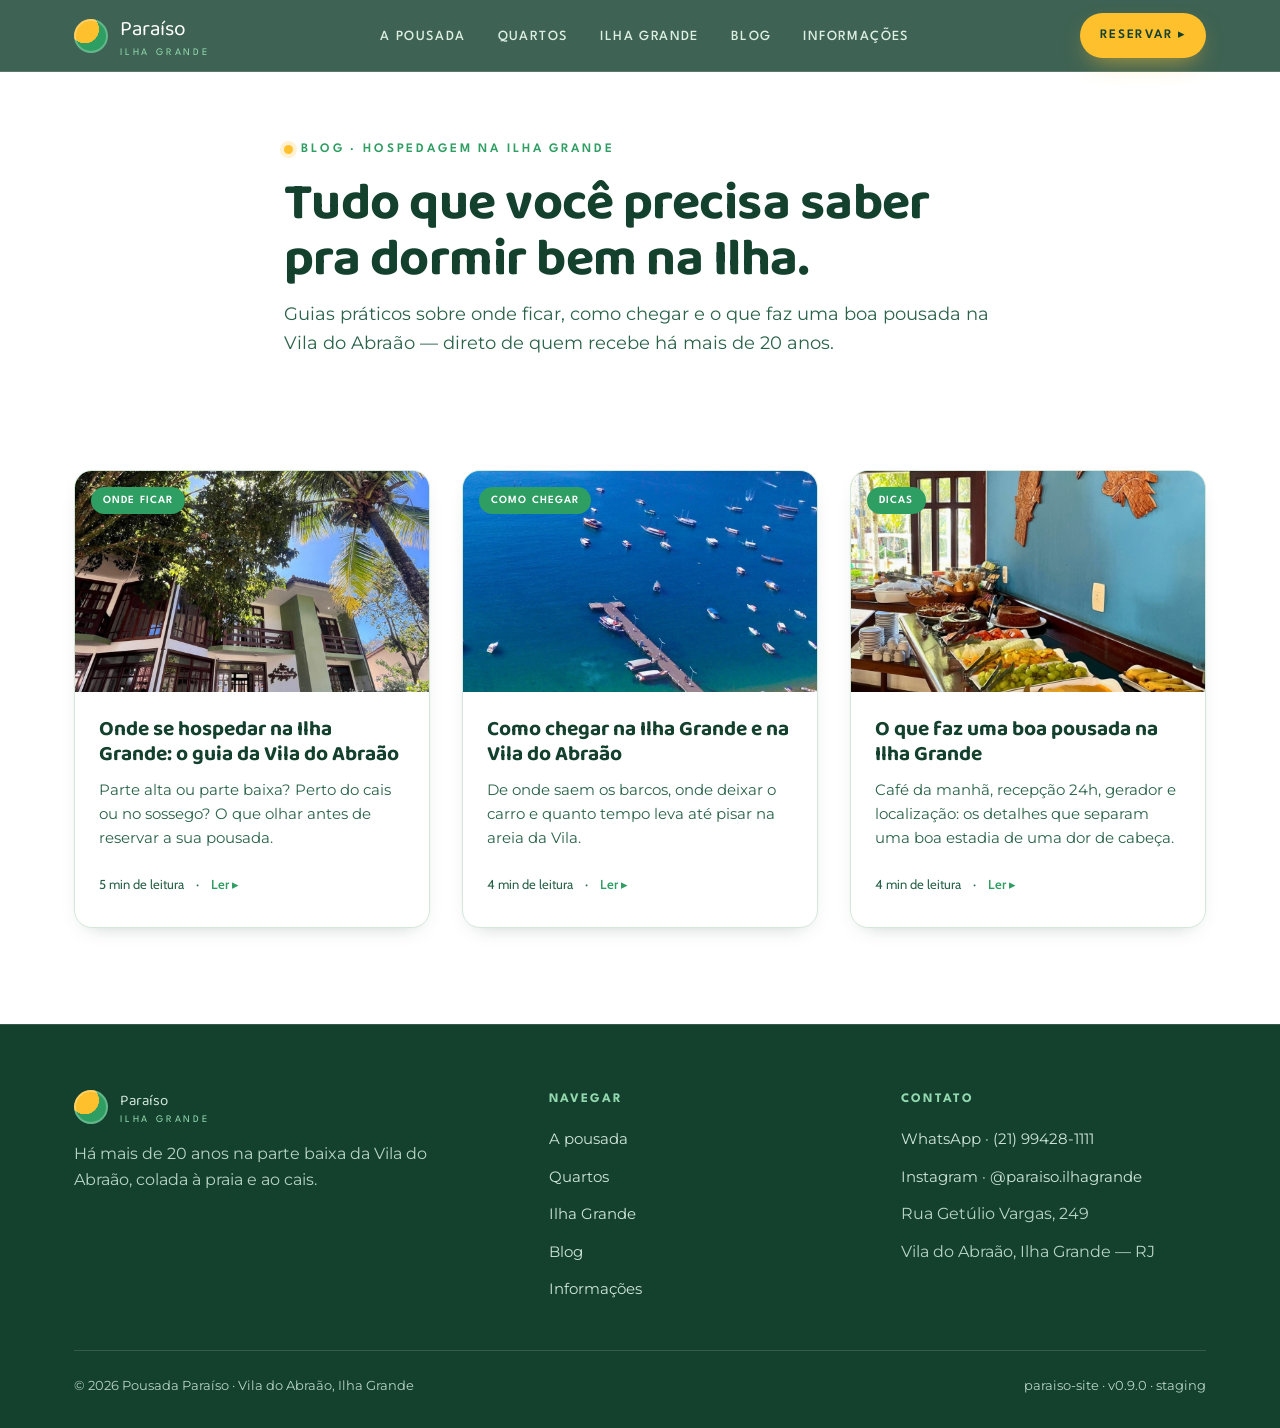
==== blog/index.html @ 93381208 "v0.9.0 — Blog de hospedagem (indice + 3 artigos SEO) - /blog: onde se hospedar, como chegar, o que f" ====
<!DOCTYPE html>
<html lang="pt-BR">
<head>
<meta charset="UTF-8" />
<meta name="viewport" content="width=device-width, initial-scale=1" />
<meta name="theme-color" content="#14402E" />
<link rel="icon" type="image/png" href="../assets/img/favicon.png" />
<link rel="apple-touch-icon" href="../assets/img/apple-touch-icon.png" />
<title>Blog · Pousada Paraíso — dicas de hospedagem na Ilha Grande</title>
<meta name="description" content="Dicas de hospedagem na Ilha Grande: onde ficar na Vila do Abraão, como chegar e o que faz uma boa pousada. O guia da Pousada Paraíso." />
<link rel="canonical" href="https://paraisoilhagrande.com.br/blog/" />
<meta property="og:type" content="website" />
<meta property="og:site_name" content="Pousada Paraíso Ilha Grande" />
<meta property="og:locale" content="pt_BR" />
<meta property="og:title" content="Blog · Pousada Paraíso — dicas de hospedagem na Ilha Grande" />
<meta property="og:description" content="Onde ficar na Vila do Abraão, como chegar e o que faz uma boa pousada na Ilha Grande." />
<meta property="og:url" content="https://paraisoilhagrande.com.br/blog/" />
<meta property="og:image" content="https://paraisoilhagrande.com.br/assets/img/og.jpg" />
<link rel="preconnect" href="https://fonts.googleapis.com" />
<link rel="preconnect" href="https://fonts.gstatic.com" crossorigin />
<link href="https://fonts.googleapis.com/css2?family=Baloo+Bhai+2:wght@500;600;700;800&family=Baloo+Thambi+2:wght@600;700;800&family=Cabin:wght@400;500;600&family=League+Spartan:wght@500;600;700&family=Montserrat:wght@400;500;600&display=swap" rel="stylesheet" />
<link rel="stylesheet" href="../assets/styles.css" />
</head>
<body>

<header class="nav">
  <div class="wrap">
    <a class="brand" href="../index.html" aria-label="Pousada Paraíso — início">
      <span class="brand__mark" aria-hidden="true"></span>
      <span>Paraíso<small>Ilha Grande</small></span>
    </a>
    <nav aria-label="Navegação principal">
      <ul class="nav__links" id="navLinks">
        <li><a href="../index.html#pousada">A Pousada</a></li>
        <li><a href="../index.html#quartos">Quartos</a></li>
        <li><a href="../index.html#ilha">Ilha Grande</a></li>
        <li><a href="index.html">Blog</a></li>
        <li><a href="../index.html#info">Informações</a></li>
      </ul>
    </nav>
    <div class="nav__cta">
      <a class="btn btn--sol btn--sm" href="../index.html#reservar">Reservar ▸</a>
      <button class="nav__toggle" id="navToggle" aria-label="Abrir menu" aria-expanded="false" aria-controls="navLinks">
        <svg viewBox="0 0 24 24" fill="none" stroke="currentColor" stroke-width="2"><path d="M3 6h18M3 12h18M3 18h18"/></svg>
      </button>
    </div>
  </div>
</header>

<main>
  <section class="section bloghead">
    <div class="wrap">
      <span class="eyebrow">Blog · Hospedagem na Ilha Grande</span>
      <h1 class="display">Tudo que você precisa saber pra dormir bem na Ilha.</h1>
      <p>Guias práticos sobre onde ficar, como chegar e o que faz uma boa pousada na Vila do Abraão — direto de quem recebe há mais de 20 anos.</p>
    </div>
  </section>

  <section class="section" style="padding-top:0">
    <div class="wrap">
      <div class="blog-grid">

        <a class="bcard" href="onde-se-hospedar-na-ilha-grande.html">
          <div class="bcard__media"><img src="../assets/img/hero.jpg" alt="Pousada na Vila do Abraão, Ilha Grande" loading="lazy" /><span class="bcard__cat">Onde ficar</span></div>
          <div class="bcard__body">
            <h3>Onde se hospedar na Ilha Grande: o guia da Vila do Abraão</h3>
            <p>Parte alta ou parte baixa? Perto do cais ou no sossego? O que olhar antes de reservar a sua pousada.</p>
            <div class="bcard__meta"><span>5 min de leitura</span> · <span class="bcard__go">Ler ▸</span></div>
          </div>
        </a>

        <a class="bcard" href="como-chegar-na-ilha-grande.html">
          <div class="bcard__media"><img src="../assets/img/ilha-vila.jpg" alt="Vila do Abraão vista do mar, com os barcos" loading="lazy" /><span class="bcard__cat">Como chegar</span></div>
          <div class="bcard__body">
            <h3>Como chegar na Ilha Grande e na Vila do Abraão</h3>
            <p>De onde saem os barcos, onde deixar o carro e quanto tempo leva até pisar na areia da Vila.</p>
            <div class="bcard__meta"><span>4 min de leitura</span> · <span class="bcard__go">Ler ▸</span></div>
          </div>
        </a>

        <a class="bcard" href="o-que-faz-uma-boa-pousada.html">
          <div class="bcard__media"><img src="../assets/img/galeria-3.jpg" alt="Café da manhã servido na pousada" loading="lazy" /><span class="bcard__cat">Dicas</span></div>
          <div class="bcard__body">
            <h3>O que faz uma boa pousada na Ilha Grande</h3>
            <p>Café da manhã, recepção 24h, gerador e localização: os detalhes que separam uma boa estadia de uma dor de cabeça.</p>
            <div class="bcard__meta"><span>4 min de leitura</span> · <span class="bcard__go">Ler ▸</span></div>
          </div>
        </a>

      </div>
    </div>
  </section>
</main>

<footer class="foot">
  <div class="wrap">
    <div class="foot__grid">
      <div>
        <a class="brand" href="../index.html" style="margin-bottom:var(--s4)"><span class="brand__mark" aria-hidden="true"></span><span>Paraíso<small>Ilha Grande</small></span></a>
        <p style="max-width:36ch">Há mais de 20 anos na parte baixa da Vila do Abraão, colada à praia e ao cais.</p>
      </div>
      <div>
        <h4>Navegar</h4>
        <ul>
          <li><a href="../index.html#pousada">A pousada</a></li>
          <li><a href="../index.html#quartos">Quartos</a></li>
          <li><a href="../index.html#ilha">Ilha Grande</a></li>
          <li><a href="index.html">Blog</a></li>
          <li><a href="../index.html#info">Informações</a></li>
        </ul>
      </div>
      <div>
        <h4>Contato</h4>
        <ul>
          <li><a href="https://wa.me/5521994281111" target="_blank" rel="noopener">WhatsApp · (21) 99428-1111</a></li>
          <li><a href="https://instagram.com/paraiso.ilhagrande" target="_blank" rel="noopener">Instagram · @paraiso.ilhagrande</a></li>
          <li>Rua Getúlio Vargas, 249</li>
          <li>Vila do Abraão, Ilha Grande — RJ</li>
        </ul>
      </div>
    </div>
    <div class="foot__bottom">
      <span>© 2026 Pousada Paraíso · Vila do Abraão, Ilha Grande</span>
      <span>paraiso-site · v0.9.0 · staging</span>
    </div>
  </div>
</footer>

<a class="mobile-book" href="https://wa.me/5521994281111?text=Ol%C3%A1!%20Quero%20reservar%20na%20Pousada%20Para%C3%ADso." target="_blank" rel="noopener">Reservar no WhatsApp ▸</a>
<script src="../assets/app.js"></script>
</body>
</html>
---- assets/styles.css ----
/* ================================================================
   POUSADA PARAÍSO · Palmeira & Sol
   TEMA · paraiso-site · v0.1.0 · 2026-07-01
   Identidade travada: Notion "IDENTIDADE VISUAL · PARAÍSO v1.0.0"
   ================================================================ */

:root {
  /* Paleta oficial (não alterar sem atualizar o Notion) */
  --palmeira: #14402E;   /* âncora  */
  --tropical: #2F9E63;   /* primária */
  --menta:    #93D9AE;   /* apoio   */
  --brisa:    #E8F3EB;   /* seção   */
  --branco:   #FFFFFF;   /* fundo   */
  --sol:      #FFC02E;   /* AÇÃO — só CTA/preço */

  /* Tons derivados p/ profundidade (mesma família verde) */
  --palmeira-90: #1c4e39;
  --palmeira-70: #2a6349;
  --linha:       #d5e7db;   /* hairline sobre claro */
  --linha-esc:   rgba(255,255,255,.14);

  /* Tipografia */
  --display: "Baloo Bhai 2", system-ui, sans-serif;   /* marca / hero */
  --titulo:  "Baloo Thambi 2", system-ui, sans-serif;  /* títulos seção */
  --caps:    "League Spartan", system-ui, sans-serif;  /* eyebrow/preço/CTA/tag */
  --corpo:   "Montserrat", system-ui, sans-serif;
  --util:    "Cabin", system-ui, sans-serif;

  /* Escala de espaço 4/8 */
  --s1: 4px;  --s2: 8px;  --s3: 12px; --s4: 16px; --s5: 24px;
  --s6: 32px; --s7: 48px; --s8: 64px; --s9: 96px; --s10: 128px;

  --maxw: 1180px;
  --radius: 18px;
  --radius-sm: 12px;
  --shadow: 0 14px 40px -20px rgba(20,64,46,.45);
  --shadow-sm: 0 8px 22px -14px rgba(20,64,46,.4);
  --nav-h: 72px;
}

* { box-sizing: border-box; }
html { scroll-behavior: smooth; scroll-padding-top: calc(var(--nav-h) + 8px); }

body {
  margin: 0;
  font-family: var(--corpo);
  color: var(--palmeira);
  background: var(--branco);
  line-height: 1.6;
  -webkit-font-smoothing: antialiased;
  text-rendering: optimizeLegibility;
  overflow-x: clip; /* corta overflow horizontal SEM virar container de scroll */
}

img { max-width: 100%; display: block; }
a { color: inherit; text-decoration: none; }

/* ---------- Tipografia base ---------- */
h1, h2, h3 { margin: 0; font-family: var(--titulo); font-weight: 700; line-height: 1.08; }
.display { font-family: var(--display); font-weight: 700; letter-spacing: -.01em; }
p { margin: 0 0 var(--s4); }

.eyebrow {
  font-family: var(--caps);
  text-transform: uppercase;
  letter-spacing: .22em;
  font-size: 13px;
  font-weight: 600;
  color: var(--tropical);
  display: inline-flex;
  align-items: center;
  gap: var(--s2);
  margin-bottom: var(--s4);
}
.eyebrow::before {
  content: "";
  width: 9px; height: 9px; border-radius: 50%;
  background: var(--sol);
  box-shadow: 0 0 0 4px rgba(255,192,46,.22);
}
.on-dark .eyebrow { color: var(--menta); }

/* ---------- Layout ---------- */
.wrap { width: 100%; max-width: var(--maxw); margin: 0 auto; padding: 0 var(--s5); }
.section { padding: var(--s9) 0; position: relative; }
.section--tight { padding: var(--s8) 0; }
.bg-brisa { background: var(--brisa); }
.bg-palmeira { background: var(--palmeira); color: #eaf5ee; }
.bg-palmeira h2, .bg-palmeira h3, .bg-palmeira .display { color: #fff; }

.section-head { max-width: 640px; margin-bottom: var(--s7); }
.section-head h2 { font-size: clamp(28px, 4vw, 44px); }
.section-head p { margin-top: var(--s3); font-size: 17px; color: var(--palmeira-70); }
.on-dark .section-head p { color: #bcd8c7; }

/* ---------- Botões ---------- */
.btn {
  font-family: var(--caps);
  text-transform: uppercase;
  letter-spacing: .12em;
  font-weight: 600;
  font-size: 15px;
  display: inline-flex;
  align-items: center;
  gap: var(--s2);
  padding: 14px 26px;
  border-radius: 999px;
  border: 2px solid transparent;
  cursor: pointer;
  transition: transform .18s ease, box-shadow .18s ease, background .18s ease;
  white-space: nowrap;
}
.btn:focus-visible { outline: 3px solid var(--sol); outline-offset: 3px; }
.btn--sol { background: var(--sol); color: var(--palmeira); box-shadow: 0 10px 24px -10px rgba(255,192,46,.7); }
.btn--sol:hover { transform: translateY(-2px); box-shadow: 0 16px 30px -12px rgba(255,192,46,.85); }
.btn--ghost { background: transparent; color: var(--palmeira); border-color: var(--tropical); }
.btn--ghost:hover { background: var(--tropical); color: #fff; transform: translateY(-2px); }
.btn--ghost-light { background: transparent; color: #fff; border-color: rgba(255,255,255,.5); }
.btn--ghost-light:hover { background: rgba(255,255,255,.12); transform: translateY(-2px); }
.btn--sm { padding: 10px 18px; font-size: 13px; }

/* ---------- Navbar ---------- */
.nav {
  position: fixed; inset: 0 0 auto 0; z-index: 60;
  height: var(--nav-h);
  background: rgba(20,64,46,.82);
  backdrop-filter: blur(10px);
  border-bottom: 1px solid var(--linha-esc);
  color: #fff;
}
.nav .wrap { display: flex; align-items: center; justify-content: space-between; height: 100%; }
.brand { display: flex; align-items: center; gap: var(--s3); font-family: var(--display); font-size: 21px; color: #fff; }
.brand__mark {
  width: 34px; height: 34px; border-radius: 50%;
  background: radial-gradient(circle at 32% 30%, var(--sol) 0 42%, var(--tropical) 43% 100%);
  flex: none; box-shadow: inset 0 0 0 2px rgba(255,255,255,.25);
}
.brand small { font-family: var(--caps); font-size: 10px; letter-spacing: .28em; text-transform: uppercase; color: var(--menta); display: block; line-height: 1; margin-top: 2px; }
.nav__links { display: flex; align-items: center; gap: var(--s6); list-style: none; margin: 0; padding: 0; }
.nav__links a {
  font-family: var(--caps); text-transform: uppercase; letter-spacing: .1em;
  font-size: 14px; font-weight: 500; color: #dcefe3; padding: 6px 0; position: relative;
  white-space: nowrap;
}
@media (max-width: 1080px) and (min-width: 721px) { .nav__links { gap: var(--s5); } .nav__links a { font-size: 13px; } }
.nav__links a::after { content:""; position:absolute; left:0; bottom:-2px; width:0; height:2px; background: var(--sol); transition: width .2s ease; }
.nav__links a:hover::after, .nav__links a.is-active::after { width: 100%; }
.nav__cta { display: flex; align-items: center; gap: var(--s3); }
.nav__toggle { display: none; background: none; border: 0; color: #fff; cursor: pointer; padding: 8px; }
.nav__toggle svg { width: 26px; height: 26px; }

/* ---------- Sol assinatura ---------- */
.sun {
  position: fixed; z-index: 2; pointer-events: none;
  top: 120px; right: 7vw;
  width: 96px; height: 96px; border-radius: 50%;
  background: radial-gradient(circle at 40% 38%, #ffe08a 0 30%, var(--sol) 55%, #f4a92e 100%);
  box-shadow: 0 0 60px 20px rgba(255,192,46,.35), 0 0 0 12px rgba(255,192,46,.10);
  transition: transform .3s linear, opacity .4s ease;
  will-change: transform;
}
@media (max-width: 720px) { .sun { width: 64px; height: 64px; right: 8vw; top: 92px; } }

/* ---------- Slots de imagem (fallback: some no erro, mostra placeholder) ---------- */
.slot { position: absolute; inset: 0; width: 100%; height: 100%; object-fit: cover; border: 0; z-index: 1; }

/* ---------- Hero ---------- */
.hero {
  position: relative;
  min-height: calc(100vh - var(--nav-h));
  display: flex; align-items: flex-end;
  padding-top: calc(var(--nav-h) + var(--s7));
  padding-bottom: var(--s9);
  background: linear-gradient(120deg, #bfe3cc 0%, #93d9ae 45%, #5bb87f 100%);
  background-size: cover; background-position: center;
  overflow: hidden;
}
.hero__img { position: absolute; inset: 0; width: 100%; height: 100%; object-fit: cover; z-index: 0; }
.hero::after { /* véu p/ legibilidade do texto sobre a foto */
  content: ""; position: absolute; inset: 0; z-index: 1; pointer-events: none;
  background: linear-gradient(180deg, rgba(20,64,46,.15) 0%, rgba(20,64,46,.05) 40%, rgba(20,64,46,.72) 100%);
}
.hero__ph { /* placeholder p/ foto real — fica no topo pra não cruzar o título (que é bottom-aligned) */
  position: absolute; inset: 0;
  display: flex; align-items: flex-start; justify-content: center;
  padding-top: 22vh;
  color: rgba(20,64,46,.45); font-family: var(--caps); letter-spacing: .18em;
  text-transform: uppercase; font-size: 13px; z-index: 0; pointer-events: none;
}
.hero__inner { position: relative; z-index: 3; max-width: 720px; color: #fff; }
.hero__kicker {
  font-family: var(--caps); text-transform: uppercase; letter-spacing: .24em;
  font-size: 13px; color: #fff; background: rgba(20,64,46,.55);
  padding: 7px 14px; border-radius: 999px; display: inline-block; margin-bottom: var(--s5);
}
.hero h1 { font-family: var(--display); font-size: clamp(38px, 6.4vw, 74px); color: #fff; text-shadow: 0 2px 30px rgba(20,64,46,.4); }
.hero__sub { font-size: clamp(17px, 2vw, 21px); color: #eefaf2; max-width: 540px; margin: var(--s5) 0 var(--s6); }
.hero__actions { display: flex; gap: var(--s4); flex-wrap: wrap; align-items: center; }
.hero__rating {
  display: inline-flex; align-items: center; gap: var(--s3);
  color: #fff; font-family: var(--corpo); font-size: 14px;
}
.hero__rating .stars { color: var(--sol); letter-spacing: 2px; font-size: 16px; }
.hero__rating b { font-family: var(--caps); font-size: 16px; }

/* ---------- Promessa / faixa de garantias ---------- */
.promise { display: grid; grid-template-columns: repeat(4, 1fr); gap: var(--s5); }
.promise .item { background: #fff; border: 1px solid var(--linha); border-radius: var(--radius); padding: var(--s6) var(--s5); box-shadow: var(--shadow-sm); }
.promise .item .ic { width: 44px; height: 44px; border-radius: 12px; background: var(--brisa); display: grid; place-items: center; font-size: 22px; margin-bottom: var(--s4); }
.promise .item h3 { font-family: var(--titulo); font-size: 19px; margin-bottom: var(--s2); }
.promise .item p { font-size: 15px; color: var(--palmeira-70); margin: 0; }

/* faixa de fatos (café 08h etc) */
.facts { margin-top: var(--s7); display: flex; flex-wrap: wrap; gap: var(--s5) var(--s8); border-top: 1px solid var(--linha); padding-top: var(--s6); }
.facts .f { display: flex; flex-direction: column; }
.facts .f b { font-family: var(--display); font-size: 30px; color: var(--tropical); }
.facts .f span { font-family: var(--caps); text-transform: uppercase; letter-spacing: .14em; font-size: 12px; color: var(--palmeira-70); }

/* ---------- Cards de produto (quartos / pacotes) ---------- */
.cards { display: grid; grid-template-columns: repeat(auto-fit, minmax(300px, 1fr)); gap: var(--s6); }
.pcard {
  background: #fff; border: 1px solid var(--linha); border-radius: var(--radius);
  overflow: hidden; box-shadow: var(--shadow-sm);
  display: flex; flex-direction: column;
  transition: transform .2s ease, box-shadow .2s ease;
}
.pcard:hover { transform: translateY(-4px); box-shadow: var(--shadow); }
.pcard__media { aspect-ratio: 4/3; background: linear-gradient(135deg, var(--menta), var(--brisa)); position: relative; }
.pcard__media .ph { position: absolute; inset: 0; display: grid; place-items: center; color: rgba(20,64,46,.45); font-family: var(--caps); letter-spacing: .16em; text-transform: uppercase; font-size: 12px; }
.pcard__tag {
  position: absolute; top: var(--s4); left: var(--s4);
  font-family: var(--caps); text-transform: uppercase; letter-spacing: .1em; font-size: 12px; font-weight: 600;
  background: var(--tropical); color: #fff; padding: 5px 12px; border-radius: 999px;
}
.pcard__body { padding: var(--s5) var(--s5) var(--s6); display: flex; flex-direction: column; flex: 1; }
.pcard__body h3 { font-family: var(--titulo); font-size: 23px; margin-bottom: var(--s2); }
.pcard__meta { display: flex; gap: var(--s4); flex-wrap: wrap; font-family: var(--util); font-size: 13px; color: var(--palmeira-70); margin-bottom: var(--s3); }
.pcard__meta span { display: inline-flex; align-items: center; gap: 5px; }
.pcard__desc { font-size: 15px; color: var(--palmeira-70); margin-bottom: var(--s5); }
.pcard__foot { margin-top: auto; display: flex; align-items: center; justify-content: space-between; gap: var(--s4); }
.price { font-family: var(--caps); line-height: 1; }
.price small { display: block; text-transform: uppercase; letter-spacing: .14em; font-size: 11px; color: var(--palmeira-70); margin-bottom: 3px; }
.price b { font-size: 26px; color: var(--palmeira); }
.price .todef { font-size: 15px; color: var(--tropical); }

/* ---------- Como chegar ---------- */
.arrive { display: grid; grid-template-columns: 1.05fr 1fr; gap: var(--s8); align-items: center; }
.arrive__steps { list-style: none; margin: var(--s5) 0 0; padding: 0; display: grid; gap: var(--s4); }
.arrive__steps li { display: grid; grid-template-columns: 44px 1fr; gap: var(--s4); align-items: start; }
.arrive__steps .n { width: 44px; height: 44px; border-radius: 50%; background: var(--palmeira); color: #fff; font-family: var(--display); font-size: 19px; display: grid; place-items: center; }
.arrive__steps h4 { font-family: var(--titulo); font-size: 18px; margin: 4px 0 2px; }
.arrive__steps p { font-size: 14px; color: var(--palmeira-70); margin: 0; }
.arrive__map { aspect-ratio: 4/3.4; border-radius: var(--radius); background: repeating-linear-gradient(45deg, #dCEBE0 0 14px, #d3e6d9 14px 28px); position: relative; box-shadow: var(--shadow-sm); overflow: hidden; }
.arrive__map .ph { position: absolute; inset: 0; display: grid; place-items: center; color: rgba(20,64,46,.5); font-family: var(--caps); letter-spacing: .16em; text-transform: uppercase; font-size: 12px; }
.arrive__note { display: inline-flex; align-items: center; gap: var(--s2); background: var(--menta); color: var(--palmeira); font-family: var(--util); font-weight: 600; font-size: 14px; padding: 8px 16px; border-radius: 999px; margin-top: var(--s5); }

/* ---------- Avaliações ---------- */
.reviews { display: grid; grid-template-columns: repeat(auto-fit, minmax(280px,1fr)); gap: var(--s5); }
.review { background: #fff; border: 1px solid var(--linha); border-radius: var(--radius); padding: var(--s6); box-shadow: var(--shadow-sm); }
.review .stars { color: var(--sol); letter-spacing: 2px; margin-bottom: var(--s3); }
.review p { font-size: 16px; font-style: italic; color: var(--palmeira); }
.review .who { font-family: var(--caps); text-transform: uppercase; letter-spacing: .12em; font-size: 12px; color: var(--palmeira-70); margin-top: var(--s3); }
.reviews__score { display: flex; align-items: baseline; gap: var(--s3); margin-bottom: var(--s6); }
.reviews__score b { font-family: var(--display); font-size: 54px; color: var(--tropical); line-height: 1; }
.reviews__score span { font-family: var(--util); color: var(--palmeira-70); }

/* ---------- Reservar (bloco final) ---------- */
.book { text-align: center; }
.book .wrap { max-width: 720px; }
.book h2 { font-family: var(--display); font-size: clamp(30px,4.6vw,52px); }
.book p { color: #cfe6d8; font-size: 18px; margin: var(--s4) auto var(--s7); }
.book__actions { display: flex; gap: var(--s4); justify-content: center; flex-wrap: wrap; }

/* ---------- Rodapé ---------- */
.foot { background: var(--palmeira); color: #b7d4c2; padding: var(--s8) 0 var(--s6); border-top: 1px solid var(--linha-esc); }
.foot__grid { display: grid; grid-template-columns: 1.4fr 1fr 1fr; gap: var(--s7); }
.foot h4 { font-family: var(--caps); text-transform: uppercase; letter-spacing: .16em; font-size: 13px; color: var(--menta); margin: 0 0 var(--s4); }
.foot a { color: #cfe6d8; font-size: 15px; }
.foot a:hover { color: #fff; }
.foot ul { list-style: none; margin: 0; padding: 0; display: grid; gap: var(--s3); }
.foot__bottom { margin-top: var(--s7); padding-top: var(--s5); border-top: 1px solid var(--linha-esc); font-size: 13px; display: flex; justify-content: space-between; flex-wrap: wrap; gap: var(--s3); }

/* ---------- Marca "A DEFINIR" ---------- */
.todef, .def { color: var(--tropical); }
[data-def] { position: relative; }
.def-badge {
  display: inline-block; font-family: var(--caps); font-size: 11px; letter-spacing: .1em;
  text-transform: uppercase; background: #fff3d0; color: #9a6b00; border: 1px dashed #e2b23a;
  padding: 2px 8px; border-radius: 6px; vertical-align: middle;
}

/* ================= Página de produto ================= */
.pdp { padding-top: calc(var(--nav-h) + var(--s8)); }
.pdp__crumbs { font-family: var(--caps); text-transform: uppercase; letter-spacing: .14em; font-size: 12px; color: var(--palmeira-70); margin-bottom: var(--s5); }
.pdp__crumbs a { color: var(--tropical); }
.pdp__grid { display: grid; grid-template-columns: 1.3fr 1fr; gap: var(--s8); align-items: start; }
.pdp__gallery { display: grid; grid-template-columns: 2fr 1fr; grid-template-rows: 1fr 1fr; gap: var(--s3); height: 460px; }
.pdp__gallery .g { border-radius: var(--radius-sm); background: linear-gradient(135deg, var(--menta), var(--brisa)); position: relative; }
.pdp__gallery .g:first-child { grid-row: 1 / span 2; }
.pdp__gallery .g .ph { position: absolute; inset: 0; display: grid; place-items: center; color: rgba(20,64,46,.45); font-family: var(--caps); font-size: 11px; letter-spacing: .14em; text-transform: uppercase; }
.pdp h1 { font-family: var(--display); font-size: clamp(30px,4vw,46px); margin-bottom: var(--s3); }
.pdp__meta { display: flex; gap: var(--s5); flex-wrap: wrap; font-family: var(--util); color: var(--palmeira-70); margin-bottom: var(--s5); }
.pdp__meta span { display: inline-flex; align-items: center; gap: 6px; }
.pdp__box { background: var(--brisa); border: 1px solid var(--linha); border-radius: var(--radius); padding: var(--s6); position: sticky; top: calc(var(--nav-h) + var(--s5)); }
.pdp__box .price b { font-size: 34px; }
.pdp__box .btn { width: 100%; justify-content: center; margin-top: var(--s5); }
.pdp__amen { list-style: none; margin: var(--s5) 0 0; padding: 0; columns: 2; gap: var(--s5); }
.pdp__amen li { break-inside: avoid; margin-bottom: var(--s3); display: flex; gap: var(--s2); font-size: 15px; }
.pdp__amen li::before { content: "✓"; color: var(--tropical); font-weight: 700; }

/* ================= A Pousada (about) ================= */
.about { display: grid; grid-template-columns: 1.05fr .95fr; gap: var(--s8); align-items: center; }
.about__body p { font-size: 17px; color: var(--palmeira-70); }
.about__body .lead { font-size: 20px; color: var(--palmeira); font-family: var(--util); }
.about__pills { display: flex; flex-wrap: wrap; gap: var(--s3); margin-top: var(--s5); }
.about__pills span { display: inline-flex; align-items: center; gap: 7px; background: var(--brisa); color: var(--palmeira); border: 1px solid var(--linha); border-radius: 999px; padding: 8px 15px; font-family: var(--util); font-weight: 600; font-size: 14px; }
.about__media { display: grid; grid-template-columns: 1fr 1fr; grid-template-rows: 1fr 1fr; gap: var(--s3); height: 420px; }
.about__media .g { border-radius: var(--radius-sm); background: linear-gradient(135deg, var(--menta), var(--brisa)); position: relative; }
.about__media .g:first-child { grid-row: 1 / span 2; }
.about__media .g .ph { position: absolute; inset: 0; display: grid; place-items: center; color: rgba(20,64,46,.45); font-family: var(--caps); font-size: 11px; letter-spacing: .12em; text-transform: uppercase; text-align: center; padding: 8px; }

/* ================= Galeria ================= */
.gallery { display: grid; grid-template-columns: repeat(4, 1fr); grid-auto-rows: 150px; gap: var(--s3); }
.gallery .g { border-radius: var(--radius-sm); background: linear-gradient(135deg, var(--menta), var(--brisa)); position: relative; overflow: hidden; }
.gallery .g .ph { position: absolute; inset: 0; display: grid; place-items: center; color: rgba(20,64,46,.5); font-family: var(--caps); font-size: 11px; letter-spacing: .12em; text-transform: uppercase; }
.gallery .g--wide { grid-column: span 2; }
.gallery .g--tall { grid-row: span 2; }

/* ================= Comodidades ================= */
.amen { display: grid; grid-template-columns: repeat(4, 1fr); gap: var(--s4); }
.amen .a { background: #fff; border: 1px solid var(--linha); border-radius: var(--radius-sm); padding: var(--s5); display: flex; flex-direction: column; gap: var(--s3); color: var(--palmeira); }
.amen .a .ic { width: 40px; height: 40px; border-radius: 10px; background: var(--brisa); display: grid; place-items: center; font-size: 20px; }
.amen .a b { font-family: var(--titulo); font-size: 16px; }
.amen .a small { font-family: var(--util); font-size: 13px; color: var(--palmeira-70); }

/* ================= Ilha Grande (destino) ================= */
.spots { display: grid; grid-template-columns: repeat(3, 1fr); gap: var(--s5); }
.spot { border-radius: var(--radius); overflow: hidden; border: 1px solid var(--linha); background: #fff; box-shadow: var(--shadow-sm); }
.spot__media { aspect-ratio: 16/10; background: linear-gradient(135deg, var(--menta), var(--brisa)); position: relative; }
.spot__media .ph { position: absolute; inset: 0; display: grid; place-items: center; color: rgba(20,64,46,.5); font-family: var(--caps); font-size: 11px; letter-spacing: .12em; text-transform: uppercase; }
.spot__body { padding: var(--s5); }
.spot__body h3 { font-family: var(--titulo); font-size: 19px; margin-bottom: var(--s2); }
.spot__body p { font-size: 14px; color: var(--palmeira-70); margin: 0; }

/* ================= FAQ / Informações práticas ================= */
.faq { max-width: 820px; }
.faq details { border-bottom: 1px solid var(--linha); }
.faq summary { list-style: none; cursor: pointer; padding: var(--s5) 0; font-family: var(--titulo); font-size: 18px; color: var(--palmeira); display: flex; justify-content: space-between; align-items: center; gap: var(--s4); }
.faq summary::-webkit-details-marker { display: none; }
.faq summary::after { content: "+"; font-family: var(--display); color: var(--tropical); font-size: 26px; line-height: 1; transition: transform .2s ease; }
.faq details[open] summary::after { transform: rotate(45deg); }
.faq details p { padding: 0 0 var(--s5); margin: 0; color: var(--palmeira-70); font-size: 16px; max-width: 68ch; }
.info-quick { display: flex; flex-wrap: wrap; gap: var(--s4); margin-bottom: var(--s7); }
.info-quick .q { background: var(--brisa); border-radius: var(--radius-sm); padding: var(--s4) var(--s5); }
.info-quick .q b { font-family: var(--display); font-size: 22px; color: var(--tropical); display: block; }
.info-quick .q span { font-family: var(--caps); text-transform: uppercase; letter-spacing: .12em; font-size: 11px; color: var(--palmeira-70); }

/* ---------- Responsivo ---------- */
@media (max-width: 940px) {
  .promise { grid-template-columns: repeat(2, 1fr); }
  .arrive { grid-template-columns: 1fr; gap: var(--s6); }
  .foot__grid { grid-template-columns: 1fr 1fr; }
  .pdp__grid { grid-template-columns: 1fr; }
  .pdp__box { position: static; }
  .about { grid-template-columns: 1fr; gap: var(--s6); }
  .amen { grid-template-columns: repeat(2, 1fr); }
  .spots { grid-template-columns: 1fr; }
  .gallery { grid-template-columns: repeat(2, 1fr); }
}
@media (max-width: 720px) {
  .nav__links { position: fixed; inset: var(--nav-h) 0 auto 0; flex-direction: column; background: var(--palmeira); padding: var(--s5); gap: var(--s4); border-bottom: 1px solid var(--linha-esc); transform: translateY(-140%); transition: transform .28s ease; }
  .nav__links.open { transform: translateY(0); }
  .nav__toggle { display: inline-flex; }
  .nav .nav__links a { font-size: 16px; }
  .promise { grid-template-columns: 1fr; }
  .foot__grid { grid-template-columns: 1fr; }
  .pdp__gallery { grid-template-columns: 1fr; grid-template-rows: none; height: auto; }
  .pdp__gallery .g { aspect-ratio: 3/2; }
  .pdp__gallery .g:first-child { grid-row: auto; }
  .section { padding: var(--s7) 0; }              /* mobile enxuto: menos rolagem */
  .hero__ph { padding-top: 11vh; font-size: 11px; }
  .amen { grid-template-columns: 1fr 1fr; gap: var(--s3); }
  .amen .a { padding: var(--s4); }
  .gallery { grid-template-columns: 1fr 1fr; grid-auto-rows: 118px; }
  .about__media { height: 300px; }
  .section-head { margin-bottom: var(--s5); }
  .cards { gap: var(--s4); }
  .info-quick { gap: var(--s2); }
  .info-quick .q { padding: var(--s3) var(--s4); flex: 1 1 40%; }
  .reviews { gap: var(--s4); }
  .arrive__map { aspect-ratio: 3/2.6; }
  .faq summary { padding: var(--s4) 0; font-size: 16.5px; }
}

/* ---------- Onda-assinatura (2 camadas, fluindo) — padrão "ilha-onda" na paleta Paraíso ---------- */
.onda { line-height: 0; margin-bottom: -1px; overflow: hidden; position: relative; z-index: 1; }
.onda svg { display: block; width: 100%; height: clamp(52px, 7vw, 88px); }
.onda .l1 { animation: ondaSwayA 9s ease-in-out infinite alternate; }
.onda .l2 { opacity: .5; animation: ondaSwayB 12s ease-in-out infinite alternate; }
@keyframes ondaSwayA { to { transform: translateX(-72px); } }
@keyframes ondaSwayB { to { transform: translateX(64px); } }

/* Faixa forte Verde Tropical (acento, texto claro) */
.bg-tropical { background: var(--tropical); color: #eafaf1; }
.bg-tropical h2, .bg-tropical h3, .bg-tropical .display { color: #fff; }

/* ---------- Reservar direto: nota Ilha Tour ---------- */
.booknote {
  margin-top: var(--s7); padding: var(--s5) var(--s6);
  background: rgba(255,255,255,.08); border: 1px solid var(--linha-esc);
  border-radius: var(--radius); max-width: 640px; margin-left: auto; margin-right: auto;
}
.booknote p { color: #cfe6d8; font-size: 15px; margin: 0 0 var(--s4); }
.booknote .btn { margin: 0; }

/* ---------- Mapa embed (Como chegar) ---------- */
.arrive__map iframe { width: 100%; height: 100%; border: 0; display: block; }

/* ---------- Reviews: selo de anos ---------- */
.years { display: inline-flex; align-items: baseline; gap: var(--s3); margin-bottom: var(--s6); }
.years b { font-family: var(--display); font-size: 52px; color: var(--tropical); line-height: 1; }
.years span { font-family: var(--util); color: var(--palmeira-70); max-width: 30ch; }

/* ================= BLOG ================= */
.bloghead { padding-top: calc(var(--nav-h) + var(--s8)); }
.bloghead .wrap { max-width: 760px; }
.bloghead h1 { font-family: var(--display); font-size: clamp(32px,5vw,52px); }
.bloghead p { color: var(--palmeira-70); font-size: 18px; margin-top: var(--s3); }

.blog-grid { display: grid; grid-template-columns: repeat(auto-fit, minmax(300px, 1fr)); gap: var(--s6); }
.bcard { display: flex; flex-direction: column; background: #fff; border: 1px solid var(--linha); border-radius: var(--radius); overflow: hidden; box-shadow: var(--shadow-sm); transition: transform .2s ease, box-shadow .2s ease; }
.bcard:hover { transform: translateY(-4px); box-shadow: var(--shadow); }
.bcard__media { aspect-ratio: 16/10; background: linear-gradient(135deg, var(--menta), var(--brisa)); position: relative; }
.bcard__media img { position: absolute; inset: 0; width: 100%; height: 100%; object-fit: cover; }
.bcard__cat { position: absolute; top: var(--s4); left: var(--s4); font-family: var(--caps); text-transform: uppercase; letter-spacing: .1em; font-size: 11px; font-weight: 600; background: var(--tropical); color: #fff; padding: 5px 12px; border-radius: 999px; }
.bcard__body { padding: var(--s5) var(--s5) var(--s6); display: flex; flex-direction: column; flex: 1; }
.bcard__body h3 { font-family: var(--titulo); font-size: 21px; line-height: 1.2; margin-bottom: var(--s3); }
.bcard__body p { font-size: 15px; color: var(--palmeira-70); margin-bottom: var(--s5); }
.bcard__meta { margin-top: auto; font-family: var(--util); font-size: 13px; color: var(--palmeira-70); display: flex; gap: var(--s3); align-items: center; }
.bcard__go { color: var(--tropical); font-weight: 600; }

/* Artigo */
.post { padding-top: calc(var(--nav-h) + var(--s7)); }
.post .wrap { max-width: 760px; }
.post__cat { font-family: var(--caps); text-transform: uppercase; letter-spacing: .16em; font-size: 12px; color: var(--tropical); font-weight: 600; }
.post h1 { font-family: var(--display); font-size: clamp(30px, 4.6vw, 46px); line-height: 1.1; margin: var(--s3) 0 var(--s4); }
.post__meta { display: flex; flex-wrap: wrap; gap: var(--s4); font-family: var(--util); font-size: 14px; color: var(--palmeira-70); margin-bottom: var(--s6); }
.post__cover { aspect-ratio: 16/9; border-radius: var(--radius); overflow: hidden; margin-bottom: var(--s7); background: linear-gradient(135deg, var(--menta), var(--brisa)); }
.post__cover img { width: 100%; height: 100%; object-fit: cover; }
.post__body { font-size: 17.5px; line-height: 1.75; color: #234a3a; }
.post__body h2 { font-family: var(--titulo); font-size: 26px; margin: var(--s7) 0 var(--s3); color: var(--palmeira); }
.post__body h3 { font-family: var(--titulo); font-size: 20px; margin: var(--s6) 0 var(--s2); color: var(--palmeira); }
.post__body p { margin: 0 0 var(--s4); }
.post__body ul { margin: 0 0 var(--s4); padding-left: 0; list-style: none; }
.post__body ul li { position: relative; padding-left: 26px; margin-bottom: var(--s2); }
.post__body ul li::before { content: "☀"; position: absolute; left: 0; color: var(--sol); }
.post__body a { color: var(--tropical); font-weight: 600; }
.post__body blockquote { margin: var(--s6) 0; padding: var(--s4) var(--s5); background: var(--brisa); border-left: 4px solid var(--tropical); border-radius: 0 var(--radius-sm) var(--radius-sm) 0; font-style: italic; color: var(--palmeira); }
.post__cta { margin: var(--s8) 0 var(--s6); background: var(--palmeira); color: #eaf5ee; border-radius: var(--radius); padding: var(--s7) var(--s6); text-align: center; }
.post__cta h3 { font-family: var(--display); font-size: 26px; color: #fff; margin-bottom: var(--s3); }
.post__cta p { color: #cfe6d8; margin-bottom: var(--s5); }
.post__cta .btn { margin: 4px; }
.post__back { display: inline-block; margin-top: var(--s5); color: var(--tropical); font-weight: 600; }
.post__related { border-top: 1px solid var(--linha); margin-top: var(--s8); padding-top: var(--s6); }

/* ---------- Barra fixa de reserva (mobile) ---------- */
.mobile-book {
  position: fixed; left: 0; right: 0; bottom: 0; z-index: 70;
  display: none; align-items: center; justify-content: center; gap: var(--s2);
  background: var(--sol); color: var(--palmeira);
  font-family: var(--caps); text-transform: uppercase; letter-spacing: .1em; font-weight: 600; font-size: 15px;
  padding: 15px 20px; padding-bottom: calc(15px + env(safe-area-inset-bottom));
  box-shadow: 0 -8px 24px -12px rgba(20,64,46,.5);
}
@media (max-width: 720px) {
  .mobile-book { display: flex; }
  body { padding-bottom: 60px; }
}

/* ---------- Acessibilidade ---------- */
a:focus-visible, button:focus-visible { outline: 3px solid var(--sol); outline-offset: 3px; border-radius: 4px; }
@media (prefers-reduced-motion: reduce) {
  html { scroll-behavior: auto; }
  .sun { transition: none; }
  * { animation-duration: .001ms !important; transition-duration: .001ms !important; }
}
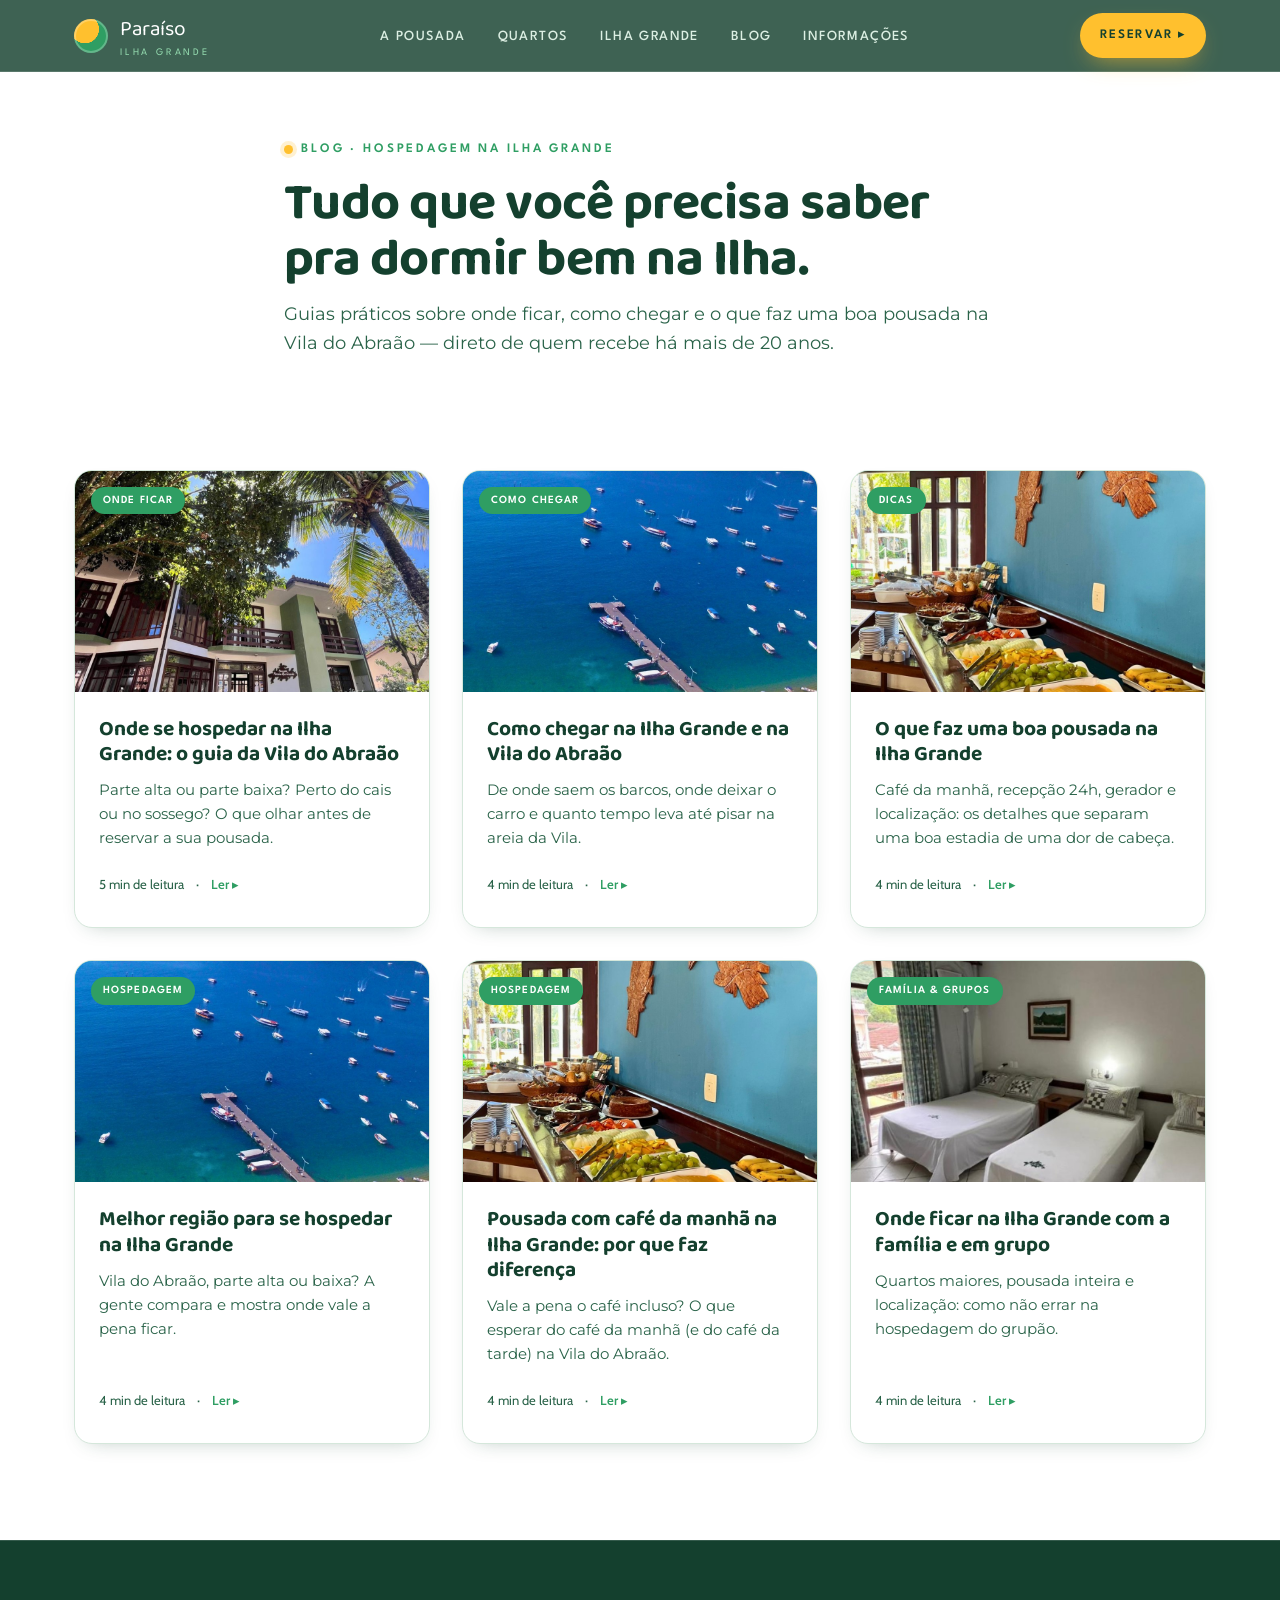
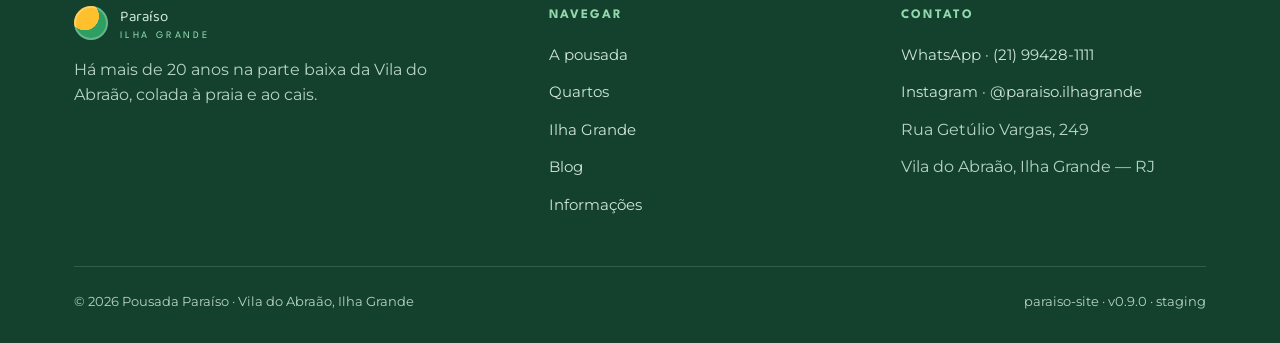
==== commit e784fe05: "v0.10.0 — cluster SEO de hospedagem: +3 artigos + interligacao - Novos posts: pousada com cafe da ma" ====
--- a/blog/index.html
+++ b/blog/index.html
@@ -87,6 +87,33 @@
           </div>
         </a>
 
+        <a class="bcard" href="melhor-regiao-para-ficar-na-ilha-grande.html">
+          <div class="bcard__media"><img src="../assets/img/ilha-vila.jpg" alt="Vila do Abraão vista do alto" loading="lazy" /><span class="bcard__cat">Hospedagem</span></div>
+          <div class="bcard__body">
+            <h3>Melhor região para se hospedar na Ilha Grande</h3>
+            <p>Vila do Abraão, parte alta ou baixa? A gente compara e mostra onde vale a pena ficar.</p>
+            <div class="bcard__meta"><span>4 min de leitura</span> · <span class="bcard__go">Ler ▸</span></div>
+          </div>
+        </a>
+
+        <a class="bcard" href="pousada-com-cafe-da-manha-ilha-grande.html">
+          <div class="bcard__media"><img src="../assets/img/galeria-3.jpg" alt="Mesa de café da manhã da pousada" loading="lazy" /><span class="bcard__cat">Hospedagem</span></div>
+          <div class="bcard__body">
+            <h3>Pousada com café da manhã na Ilha Grande: por que faz diferença</h3>
+            <p>Vale a pena o café incluso? O que esperar do café da manhã (e do café da tarde) na Vila do Abraão.</p>
+            <div class="bcard__meta"><span>4 min de leitura</span> · <span class="bcard__go">Ler ▸</span></div>
+          </div>
+        </a>
+
+        <a class="bcard" href="onde-ficar-na-ilha-grande-familia-grupos.html">
+          <div class="bcard__media"><img src="../assets/img/quarto-quadruplo.jpg" alt="Quarto quádruplo para família" loading="lazy" /><span class="bcard__cat">Família &amp; grupos</span></div>
+          <div class="bcard__body">
+            <h3>Onde ficar na Ilha Grande com a família e em grupo</h3>
+            <p>Quartos maiores, pousada inteira e localização: como não errar na hospedagem do grupão.</p>
+            <div class="bcard__meta"><span>4 min de leitura</span> · <span class="bcard__go">Ler ▸</span></div>
+          </div>
+        </a>
+
       </div>
     </div>
   </section>
